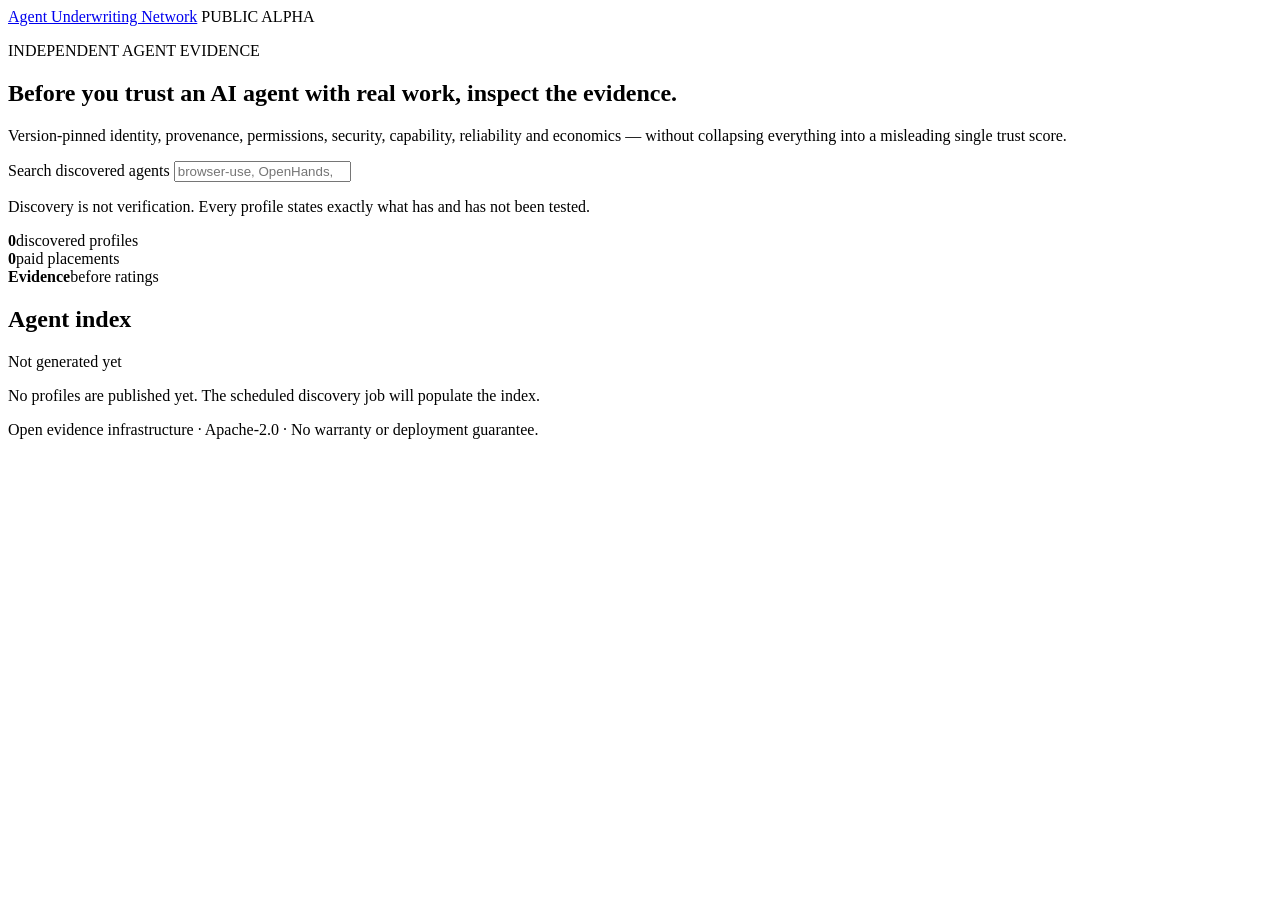
==== site/index.html @ 3e56460b "bootstrap: add site/index.html" ====
<!doctype html>
<html lang="en">
<head>
  <meta charset="utf-8">
  <meta name="viewport" content="width=device-width, initial-scale=1">
  <title>Agent Underwriting Network</title>
  <meta name="description" content="Independent, version-pinned evidence for AI agents.">
  <link rel="stylesheet" href="./styles.css">
</head>
<body>
  <header class="shell header">
    <a class="brand" href="./">Agent Underwriting Network</a>
    <span class="phase">PUBLIC ALPHA</span>
  </header>

  <main class="shell">
    <section class="hero">
      <p class="eyebrow">INDEPENDENT AGENT EVIDENCE</p>
      <h1>Before you trust an AI agent with real work, inspect the evidence.</h1>
      <p class="lede">Version-pinned identity, provenance, permissions, security, capability, reliability and economics — without collapsing everything into a misleading single trust score.</p>
      <label class="search-label" for="search">Search discovered agents</label>
      <input id="search" class="search" type="search" placeholder="browser-use, OpenHands, MCP..." autocomplete="off">
      <p class="notice">Discovery is not verification. Every profile states exactly what has and has not been tested.</p>
    </section>

    <section class="stats" aria-label="Index summary">
      <div><strong id="count">0</strong><span>discovered profiles</span></div>
      <div><strong>0</strong><span>paid placements</span></div>
      <div><strong>Evidence</strong><span>before ratings</span></div>
    </section>

    <section>
      <div class="section-title">
        <h2>Agent index</h2>
        <span id="updated">Not generated yet</span>
      </div>
      <div id="agents" class="grid"></div>
      <p id="empty" class="empty">No profiles are published yet. The scheduled discovery job will populate the index.</p>
    </section>
  </main>

  <footer class="shell footer">Open evidence infrastructure · Apache-2.0 · No warranty or deployment guarantee.</footer>
  <script src="./app.js" defer></script>
</body>
</html>
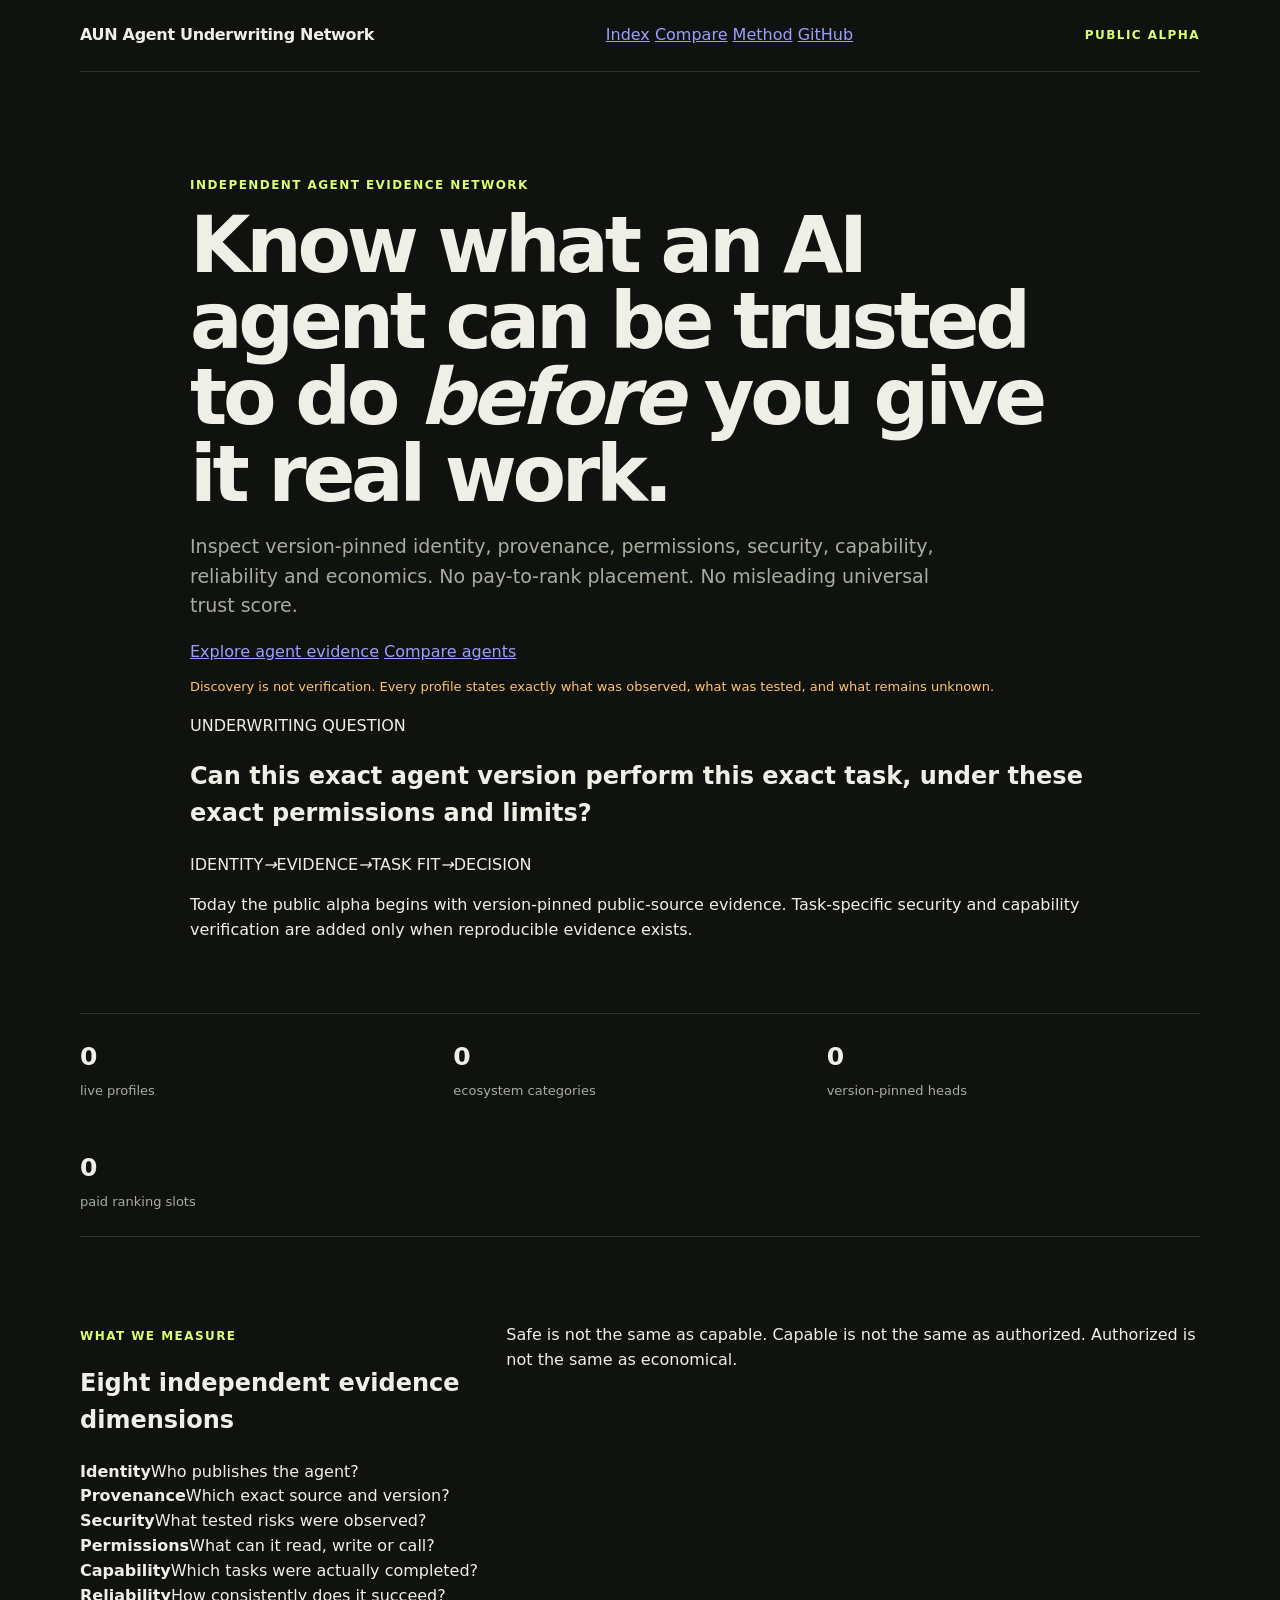
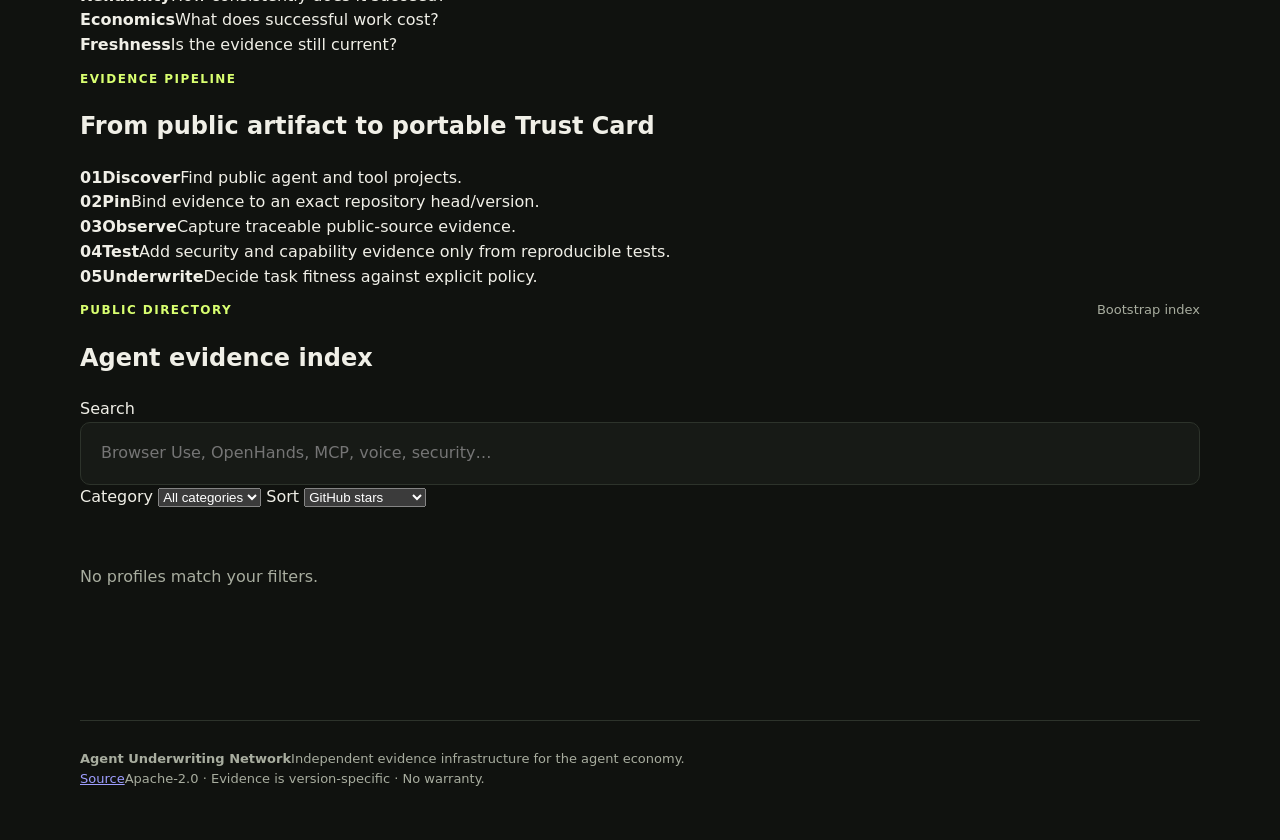
==== commit 5be39e39: "feat: strengthen public landing and evidence directory" ====
--- a/site/index.html
+++ b/site/index.html
@@ -3,43 +3,137 @@
 <head>
   <meta charset="utf-8">
   <meta name="viewport" content="width=device-width, initial-scale=1">
-  <title>Agent Underwriting Network</title>
-  <meta name="description" content="Independent, version-pinned evidence for AI agents.">
+  <title>Agent Underwriting Network — Evidence before trust</title>
+  <meta name="description" content="Independent, version-pinned evidence and task-fitness signals for AI agents, MCP tools and agent infrastructure.">
+  <meta name="robots" content="index,follow">
   <link rel="stylesheet" href="./styles.css">
 </head>
 <body>
   <header class="shell header">
-    <a class="brand" href="./">Agent Underwriting Network</a>
+    <a class="brand" href="./">AUN <span>Agent Underwriting Network</span></a>
+    <nav class="nav">
+      <a href="#index">Index</a>
+      <a href="./compare.html">Compare</a>
+      <a href="#method">Method</a>
+      <a href="https://github.com/2nedimucrs-by/agent-underwriting-network" target="_blank" rel="noreferrer">GitHub</a>
+    </nav>
     <span class="phase">PUBLIC ALPHA</span>
   </header>
 
-  <main class="shell">
-    <section class="hero">
-      <p class="eyebrow">INDEPENDENT AGENT EVIDENCE</p>
-      <h1>Before you trust an AI agent with real work, inspect the evidence.</h1>
-      <p class="lede">Version-pinned identity, provenance, permissions, security, capability, reliability and economics — without collapsing everything into a misleading single trust score.</p>
-      <label class="search-label" for="search">Search discovered agents</label>
-      <input id="search" class="search" type="search" placeholder="browser-use, OpenHands, MCP..." autocomplete="off">
-      <p class="notice">Discovery is not verification. Every profile states exactly what has and has not been tested.</p>
+  <main>
+    <section class="shell hero hero-strong">
+      <div class="hero-copy">
+        <p class="eyebrow">INDEPENDENT AGENT EVIDENCE NETWORK</p>
+        <h1>Know what an AI agent can be trusted to do <em>before</em> you give it real work.</h1>
+        <p class="lede">Inspect version-pinned identity, provenance, permissions, security, capability, reliability and economics. No pay-to-rank placement. No misleading universal trust score.</p>
+        <div class="hero-actions">
+          <a class="button" href="#index">Explore agent evidence</a>
+          <a class="button secondary" href="./compare.html">Compare agents</a>
+        </div>
+        <p class="notice">Discovery is not verification. Every profile states exactly what was observed, what was tested, and what remains unknown.</p>
+      </div>
+      <aside class="hero-proof">
+        <p class="panel-label">UNDERWRITING QUESTION</p>
+        <h2>Can this exact agent version perform this exact task, under these exact permissions and limits?</h2>
+        <div class="proof-flow">
+          <span>IDENTITY</span><i>→</i><span>EVIDENCE</span><i>→</i><span>TASK FIT</span><i>→</i><span>DECISION</span>
+        </div>
+        <p>Today the public alpha begins with version-pinned public-source evidence. Task-specific security and capability verification are added only when reproducible evidence exists.</p>
+      </aside>
     </section>
 
-    <section class="stats" aria-label="Index summary">
-      <div><strong id="count">0</strong><span>discovered profiles</span></div>
-      <div><strong>0</strong><span>paid placements</span></div>
-      <div><strong>Evidence</strong><span>before ratings</span></div>
+    <section class="shell stats stats-strong" aria-label="Index summary">
+      <div><strong id="count">0</strong><span>live profiles</span></div>
+      <div><strong id="category-count">0</strong><span>ecosystem categories</span></div>
+      <div><strong id="version-pinned">0</strong><span>version-pinned heads</span></div>
+      <div><strong>0</strong><span>paid ranking slots</span></div>
     </section>
 
-    <section>
+    <section class="shell section-block" id="method">
+      <div class="section-title wide-title">
+        <div>
+          <p class="eyebrow">WHAT WE MEASURE</p>
+          <h2>Eight independent evidence dimensions</h2>
+        </div>
+        <p>Safe is not the same as capable. Capable is not the same as authorized. Authorized is not the same as economical.</p>
+      </div>
+      <div class="dimension-explainer">
+        <article><strong>Identity</strong><span>Who publishes the agent?</span></article>
+        <article><strong>Provenance</strong><span>Which exact source and version?</span></article>
+        <article><strong>Security</strong><span>What tested risks were observed?</span></article>
+        <article><strong>Permissions</strong><span>What can it read, write or call?</span></article>
+        <article><strong>Capability</strong><span>Which tasks were actually completed?</span></article>
+        <article><strong>Reliability</strong><span>How consistently does it succeed?</span></article>
+        <article><strong>Economics</strong><span>What does successful work cost?</span></article>
+        <article><strong>Freshness</strong><span>Is the evidence still current?</span></article>
+      </div>
+    </section>
+
+    <section class="shell section-block process-block">
       <div class="section-title">
-        <h2>Agent index</h2>
-        <span id="updated">Not generated yet</span>
+        <div>
+          <p class="eyebrow">EVIDENCE PIPELINE</p>
+          <h2>From public artifact to portable Trust Card</h2>
+        </div>
       </div>
-      <div id="agents" class="grid"></div>
-      <p id="empty" class="empty">No profiles are published yet. The scheduled discovery job will populate the index.</p>
+      <div class="process">
+        <article><b>01</b><strong>Discover</strong><span>Find public agent and tool projects.</span></article>
+        <article><b>02</b><strong>Pin</strong><span>Bind evidence to an exact repository head/version.</span></article>
+        <article><b>03</b><strong>Observe</strong><span>Capture traceable public-source evidence.</span></article>
+        <article><b>04</b><strong>Test</strong><span>Add security and capability evidence only from reproducible tests.</span></article>
+        <article><b>05</b><strong>Underwrite</strong><span>Decide task fitness against explicit policy.</span></article>
+      </div>
+    </section>
+
+    <section class="shell section-block" id="index">
+      <div class="section-title directory-title">
+        <div>
+          <p class="eyebrow">PUBLIC DIRECTORY</p>
+          <h2>Agent evidence index</h2>
+        </div>
+        <span id="updated">Loading index…</span>
+      </div>
+
+      <div class="directory-toolbar">
+        <label>
+          <span>Search</span>
+          <input id="search" class="search" type="search" placeholder="Browser Use, OpenHands, MCP, voice, security…" autocomplete="off">
+        </label>
+        <label>
+          <span>Category</span>
+          <select id="category" class="select">
+            <option value="">All categories</option>
+          </select>
+        </label>
+        <label>
+          <span>Sort</span>
+          <select id="sort" class="select">
+            <option value="stars">GitHub stars</option>
+            <option value="name">Name</option>
+            <option value="fresh">Recently pushed</option>
+          </select>
+        </label>
+      </div>
+
+      <div id="agents" class="grid agent-grid"></div>
+      <p id="empty" class="empty">No profiles match your filters.</p>
+      <div id="failures" class="index-health" hidden></div>
     </section>
   </main>
 
-  <footer class="shell footer">Open evidence infrastructure · Apache-2.0 · No warranty or deployment guarantee.</footer>
+  <div id="compare-bar" class="compare-bar" hidden>
+    <div><strong id="compare-count">0</strong> selected <span>Choose up to 4 projects.</span></div>
+    <div>
+      <button id="clear-compare" class="text-button" type="button">Clear</button>
+      <button id="compare-now" class="button" type="button">Compare selected</button>
+    </div>
+  </div>
+
+  <footer class="shell footer">
+    <div><strong>Agent Underwriting Network</strong><span>Independent evidence infrastructure for the agent economy.</span></div>
+    <div><a href="https://github.com/2nedimucrs-by/agent-underwriting-network" target="_blank" rel="noreferrer">Source</a><span>Apache-2.0 · Evidence is version-specific · No warranty.</span></div>
+  </footer>
+
   <script src="./app.js" defer></script>
 </body>
 </html>
--- a/site/styles.css
+++ b/site/styles.css
@@ -0,0 +1,46 @@
+:root {
+  color-scheme: dark;
+  --bg: #10120f;
+  --panel: #171a16;
+  --line: #2d332b;
+  --text: #f0efe7;
+  --muted: #a8ad9f;
+  --accent: #d9ff70;
+  --warn: #ffc46b;
+}
+* { box-sizing: border-box; }
+body { margin: 0; background: var(--bg); color: var(--text); font: 16px/1.55 Inter, ui-sans-serif, system-ui, sans-serif; }
+.shell { width: min(1120px, calc(100% - 40px)); margin: 0 auto; }
+.header { min-height: 72px; display: flex; align-items: center; justify-content: space-between; border-bottom: 1px solid var(--line); }
+.brand { color: var(--text); text-decoration: none; font-weight: 750; letter-spacing: -0.02em; }
+.phase, .eyebrow { color: var(--accent); font-size: 12px; font-weight: 800; letter-spacing: .12em; }
+.hero { padding: 92px 0 54px; max-width: 900px; }
+h1 { margin: 10px 0 20px; font-size: clamp(42px, 7vw, 78px); line-height: .98; letter-spacing: -0.055em; }
+.lede { max-width: 760px; color: var(--muted); font-size: 19px; }
+.search-label { display: block; margin-top: 36px; margin-bottom: 8px; font-size: 13px; color: var(--muted); }
+.search { width: 100%; padding: 18px 20px; border: 1px solid var(--line); border-radius: 10px; background: var(--panel); color: var(--text); font: inherit; outline: none; }
+.search:focus { border-color: var(--accent); box-shadow: 0 0 0 3px rgba(217,255,112,.12); }
+.notice { color: var(--warn); font-size: 13px; }
+.stats { display: grid; grid-template-columns: repeat(3, 1fr); border-top: 1px solid var(--line); border-bottom: 1px solid var(--line); margin-bottom: 70px; }
+.stats div { padding: 24px 0; display: flex; flex-direction: column; gap: 4px; }
+.stats strong { font-size: 25px; }
+.stats span { color: var(--muted); font-size: 13px; }
+.section-title { display: flex; justify-content: space-between; align-items: baseline; gap: 20px; }
+.section-title span { color: var(--muted); font-size: 13px; }
+.grid { display: grid; grid-template-columns: repeat(2, 1fr); gap: 14px; }
+.card { display: block; text-decoration: none; color: inherit; padding: 22px; background: var(--panel); border: 1px solid var(--line); border-radius: 12px; transition: border-color .18s ease, transform .18s ease; }
+.card:hover { border-color: #55604f; transform: translateY(-1px); }
+.card-top { display: flex; justify-content: space-between; gap: 16px; }
+.repo { font-weight: 760; }
+.status { color: var(--warn); font-size: 11px; font-weight: 800; letter-spacing: .07em; }
+.desc { color: var(--muted); min-height: 48px; }
+.meta { display: flex; gap: 16px; flex-wrap: wrap; color: var(--muted); font-size: 12px; }
+.empty { color: var(--muted); padding: 40px 0; }
+.footer { margin-top: 90px; padding: 28px 0 50px; border-top: 1px solid var(--line); color: var(--muted); font-size: 13px; }
+@media (max-width: 720px) {
+  .grid { grid-template-columns: 1fr; }
+  .stats { grid-template-columns: 1fr; }
+  .stats div { border-bottom: 1px solid var(--line); }
+  .hero { padding-top: 64px; }
+}
+@media (prefers-reduced-motion: reduce) { * { transition: none !important; } }
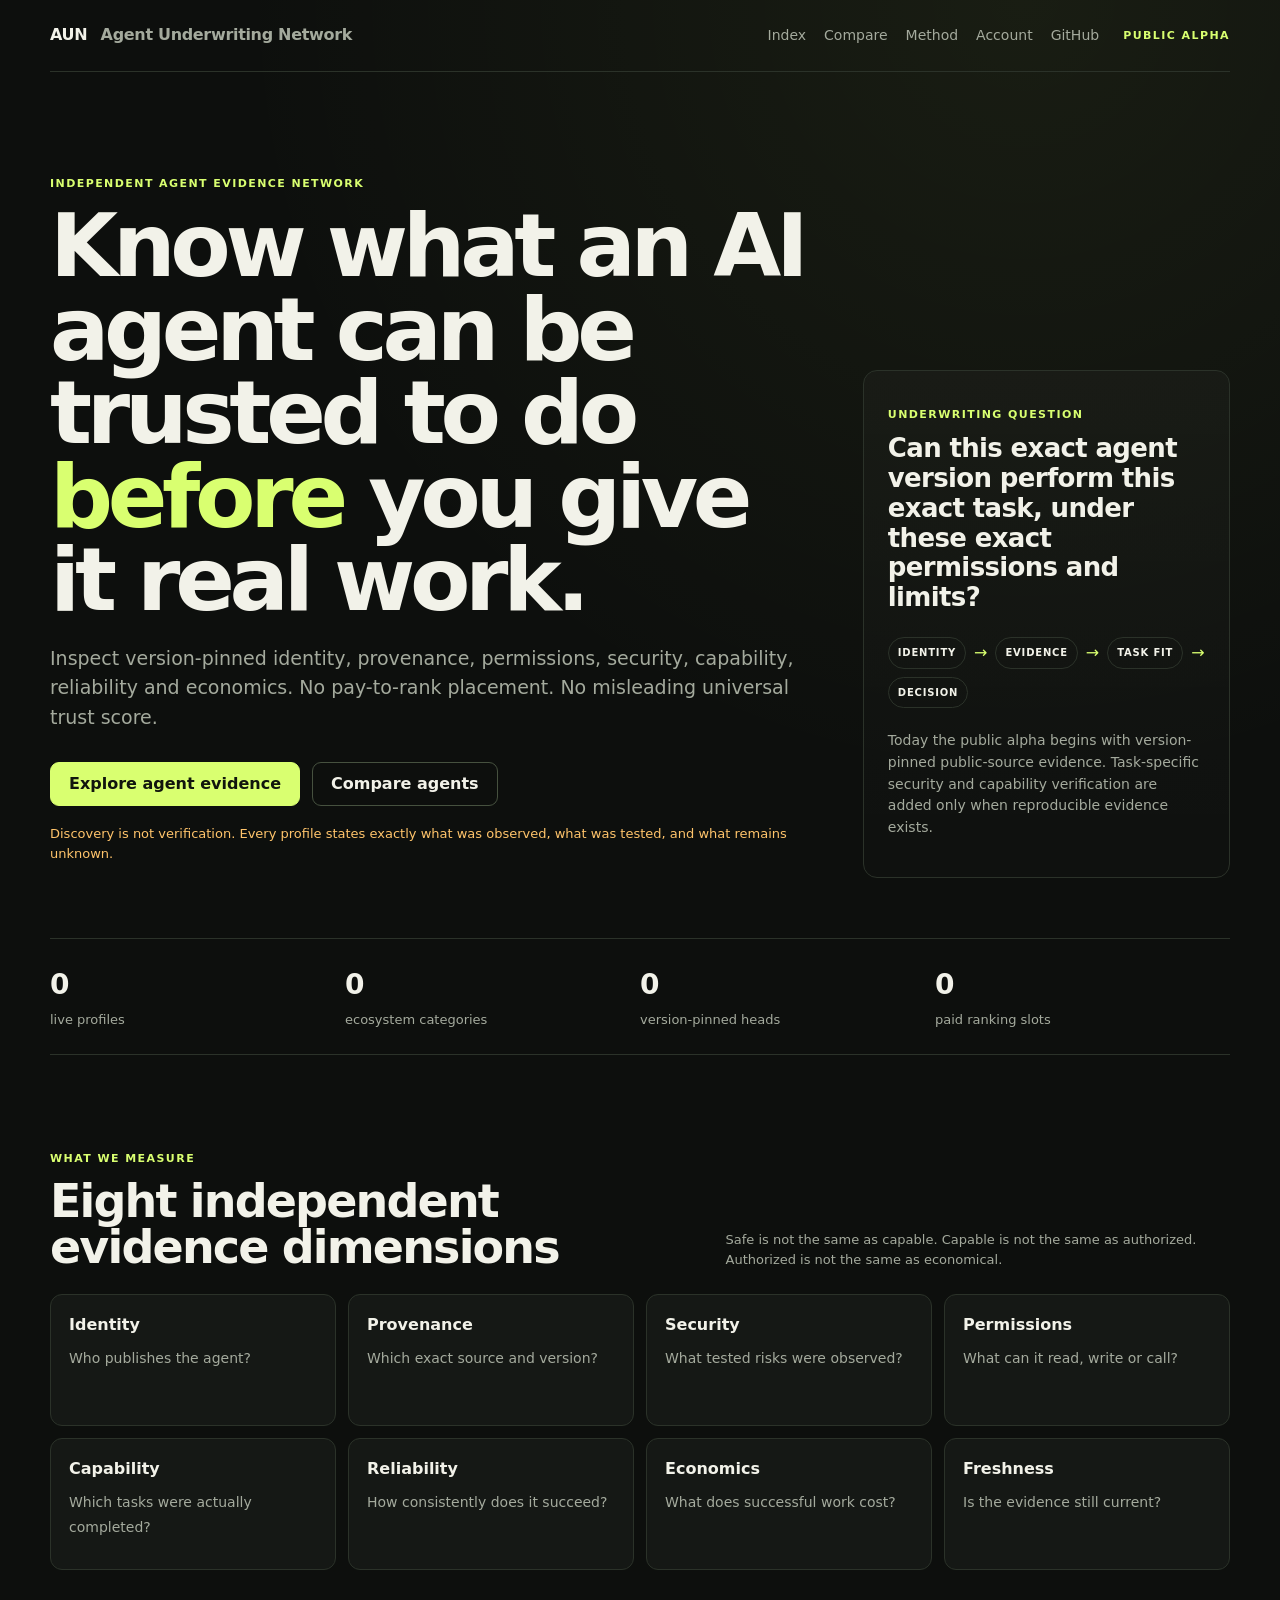
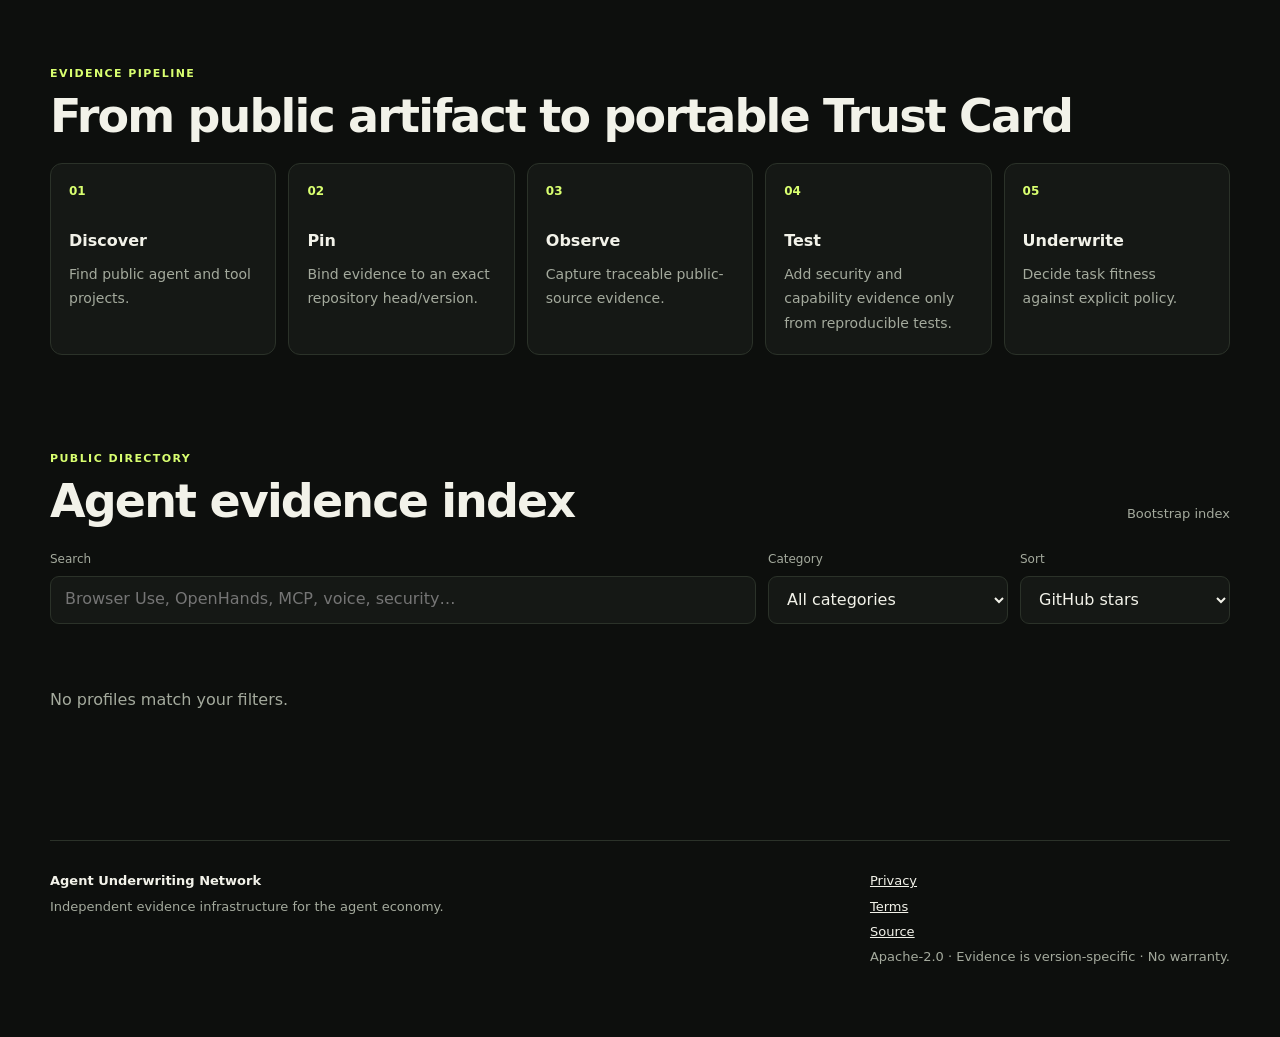
==== commit 76a2d983: "product: connect account privacy and analytics surfaces" ====
--- a/site/index.html
+++ b/site/index.html
@@ -7,6 +7,7 @@
   <meta name="description" content="Independent, version-pinned evidence and task-fitness signals for AI agents, MCP tools and agent infrastructure.">
   <meta name="robots" content="index,follow">
   <link rel="stylesheet" href="./styles.css">
+  <script src="./runtime-config.js"></script>
 </head>
 <body>
   <header class="shell header">
@@ -15,6 +16,7 @@
       <a href="#index">Index</a>
       <a href="./compare.html">Compare</a>
       <a href="#method">Method</a>
+      <a href="./account.html">Account</a>
       <a href="https://github.com/2nedimucrs-by/agent-underwriting-network" target="_blank" rel="noreferrer">GitHub</a>
     </nav>
     <span class="phase">PUBLIC ALPHA</span>
@@ -131,9 +133,10 @@
 
   <footer class="shell footer">
     <div><strong>Agent Underwriting Network</strong><span>Independent evidence infrastructure for the agent economy.</span></div>
-    <div><a href="https://github.com/2nedimucrs-by/agent-underwriting-network" target="_blank" rel="noreferrer">Source</a><span>Apache-2.0 · Evidence is version-specific · No warranty.</span></div>
+    <div><a href="./privacy.html">Privacy</a><a href="./terms.html">Terms</a><a href="https://github.com/2nedimucrs-by/agent-underwriting-network" target="_blank" rel="noreferrer">Source</a><span>Apache-2.0 · Evidence is version-specific · No warranty.</span></div>
   </footer>
 
+  <script src="./analytics.js"></script>
   <script src="./app.js" defer></script>
 </body>
 </html>
--- a/site/styles.css
+++ b/site/styles.css
@@ -1,46 +1,771 @@
 :root {
   color-scheme: dark;
-  --bg: #10120f;
-  --panel: #171a16;
-  --line: #2d332b;
-  --text: #f0efe7;
-  --muted: #a8ad9f;
+  --bg: #0d0f0d;
+  --panel: #151815;
+  --panel-2: #1b1f1a;
+  --line: #2b3229;
+  --line-strong: #46513f;
+  --text: #f2f2e9;
+  --muted: #a4aa9d;
   --accent: #d9ff70;
+  --accent-2: #b9e653;
   --warn: #ffc46b;
-}
+  --danger: #ff8f8f;
+  --blue: #9ecbff;
+}
+
 * { box-sizing: border-box; }
-body { margin: 0; background: var(--bg); color: var(--text); font: 16px/1.55 Inter, ui-sans-serif, system-ui, sans-serif; }
-.shell { width: min(1120px, calc(100% - 40px)); margin: 0 auto; }
-.header { min-height: 72px; display: flex; align-items: center; justify-content: space-between; border-bottom: 1px solid var(--line); }
-.brand { color: var(--text); text-decoration: none; font-weight: 750; letter-spacing: -0.02em; }
-.phase, .eyebrow { color: var(--accent); font-size: 12px; font-weight: 800; letter-spacing: .12em; }
-.hero { padding: 92px 0 54px; max-width: 900px; }
-h1 { margin: 10px 0 20px; font-size: clamp(42px, 7vw, 78px); line-height: .98; letter-spacing: -0.055em; }
-.lede { max-width: 760px; color: var(--muted); font-size: 19px; }
-.search-label { display: block; margin-top: 36px; margin-bottom: 8px; font-size: 13px; color: var(--muted); }
-.search { width: 100%; padding: 18px 20px; border: 1px solid var(--line); border-radius: 10px; background: var(--panel); color: var(--text); font: inherit; outline: none; }
-.search:focus { border-color: var(--accent); box-shadow: 0 0 0 3px rgba(217,255,112,.12); }
-.notice { color: var(--warn); font-size: 13px; }
-.stats { display: grid; grid-template-columns: repeat(3, 1fr); border-top: 1px solid var(--line); border-bottom: 1px solid var(--line); margin-bottom: 70px; }
-.stats div { padding: 24px 0; display: flex; flex-direction: column; gap: 4px; }
-.stats strong { font-size: 25px; }
+
+html { scroll-behavior: smooth; }
+
+body {
+  margin: 0;
+  background:
+    radial-gradient(circle at 80% 0%, rgba(217,255,112,.06), transparent 28%),
+    var(--bg);
+  color: var(--text);
+  font: 16px/1.55 Inter, ui-sans-serif, system-ui, -apple-system, BlinkMacSystemFont, "Segoe UI", sans-serif;
+}
+
+a { color: inherit; }
+button, input, select { font: inherit; }
+
+.shell {
+  width: min(1180px, calc(100% - 40px));
+  margin: 0 auto;
+}
+
+.header {
+  min-height: 72px;
+  display: grid;
+  grid-template-columns: 1fr auto auto;
+  align-items: center;
+  gap: 24px;
+  border-bottom: 1px solid var(--line);
+}
+
+.brand {
+  color: var(--text);
+  text-decoration: none;
+  font-weight: 850;
+  letter-spacing: -.02em;
+}
+
+.brand span {
+  margin-left: 8px;
+  color: var(--muted);
+  font-weight: 600;
+}
+
+.nav {
+  display: flex;
+  gap: 18px;
+  font-size: 14px;
+}
+
+.nav a {
+  color: var(--muted);
+  text-decoration: none;
+}
+
+.nav a:hover { color: var(--text); }
+
+.phase, .eyebrow, .panel-label {
+  color: var(--accent);
+  font-size: 11px;
+  font-weight: 850;
+  letter-spacing: .13em;
+  text-transform: uppercase;
+}
+
+.hero {
+  padding: 92px 0 60px;
+}
+
+.hero-strong {
+  display: grid;
+  grid-template-columns: minmax(0, 1.55fr) minmax(320px, .75fr);
+  gap: 54px;
+  align-items: end;
+}
+
+.hero-copy h1 {
+  margin: 12px 0 22px;
+  max-width: 900px;
+  font-size: clamp(48px, 7vw, 88px);
+  line-height: .95;
+  letter-spacing: -.06em;
+}
+
+.hero-copy h1 em {
+  color: var(--accent);
+  font-style: normal;
+}
+
+.lede {
+  max-width: 820px;
+  color: var(--muted);
+  font-size: 19px;
+}
+
+.hero-actions,
+.profile-actions {
+  display: flex;
+  gap: 12px;
+  flex-wrap: wrap;
+  margin: 30px 0 18px;
+}
+
+.button {
+  display: inline-flex;
+  align-items: center;
+  justify-content: center;
+  min-height: 44px;
+  padding: 0 18px;
+  border: 1px solid var(--accent);
+  border-radius: 9px;
+  background: var(--accent);
+  color: #11150d;
+  text-decoration: none;
+  font-weight: 800;
+  cursor: pointer;
+}
+
+.button:hover { background: var(--accent-2); }
+.button:disabled { opacity: .45; cursor: not-allowed; }
+
+.button.secondary {
+  background: transparent;
+  color: var(--text);
+  border-color: var(--line-strong);
+}
+
+.hero-proof,
+.panel {
+  padding: 24px;
+  border: 1px solid var(--line);
+  border-radius: 14px;
+  background: linear-gradient(180deg, rgba(255,255,255,.025), rgba(255,255,255,.008));
+}
+
+.hero-proof h2 {
+  margin: 10px 0 24px;
+  font-size: 26px;
+  line-height: 1.15;
+  letter-spacing: -.025em;
+}
+
+.hero-proof p:last-child {
+  color: var(--muted);
+  font-size: 14px;
+}
+
+.proof-flow {
+  display: flex;
+  align-items: center;
+  flex-wrap: wrap;
+  gap: 8px;
+  margin: 22px 0;
+}
+
+.proof-flow span {
+  padding: 7px 9px;
+  border: 1px solid var(--line);
+  border-radius: 999px;
+  color: var(--text);
+  font-size: 10px;
+  font-weight: 800;
+  letter-spacing: .08em;
+}
+
+.proof-flow i {
+  color: var(--accent);
+  font-style: normal;
+}
+
+.notice {
+  color: var(--warn);
+  font-size: 13px;
+}
+
+.stats {
+  display: grid;
+  border-top: 1px solid var(--line);
+  border-bottom: 1px solid var(--line);
+}
+
+.stats-strong {
+  grid-template-columns: repeat(4, 1fr);
+}
+
+.stats div {
+  padding: 24px 0;
+  display: flex;
+  flex-direction: column;
+  gap: 4px;
+}
+
+.stats strong { font-size: 28px; }
 .stats span { color: var(--muted); font-size: 13px; }
-.section-title { display: flex; justify-content: space-between; align-items: baseline; gap: 20px; }
-.section-title span { color: var(--muted); font-size: 13px; }
-.grid { display: grid; grid-template-columns: repeat(2, 1fr); gap: 14px; }
-.card { display: block; text-decoration: none; color: inherit; padding: 22px; background: var(--panel); border: 1px solid var(--line); border-radius: 12px; transition: border-color .18s ease, transform .18s ease; }
-.card:hover { border-color: #55604f; transform: translateY(-1px); }
-.card-top { display: flex; justify-content: space-between; gap: 16px; }
-.repo { font-weight: 760; }
-.status { color: var(--warn); font-size: 11px; font-weight: 800; letter-spacing: .07em; }
-.desc { color: var(--muted); min-height: 48px; }
-.meta { display: flex; gap: 16px; flex-wrap: wrap; color: var(--muted); font-size: 12px; }
-.empty { color: var(--muted); padding: 40px 0; }
-.footer { margin-top: 90px; padding: 28px 0 50px; border-top: 1px solid var(--line); color: var(--muted); font-size: 13px; }
-@media (max-width: 720px) {
-  .grid { grid-template-columns: 1fr; }
-  .stats { grid-template-columns: 1fr; }
-  .stats div { border-bottom: 1px solid var(--line); }
+
+.section-block {
+  padding: 84px 0 0;
+}
+
+.section-title {
+  display: flex;
+  justify-content: space-between;
+  align-items: end;
+  gap: 24px;
+  margin-bottom: 24px;
+}
+
+.section-title h2 {
+  margin: 5px 0 0;
+  font-size: clamp(30px, 4vw, 46px);
+  letter-spacing: -.04em;
+  line-height: 1;
+}
+
+.section-title > span,
+.section-title > p {
+  color: var(--muted);
+  font-size: 13px;
+}
+
+.wide-title > p {
+  max-width: 520px;
+  margin: 0;
+}
+
+.dimension-explainer {
+  display: grid;
+  grid-template-columns: repeat(4, 1fr);
+  gap: 12px;
+}
+
+.dimension-explainer article,
+.process article {
+  min-height: 132px;
+  padding: 18px;
+  border: 1px solid var(--line);
+  border-radius: 12px;
+  background: var(--panel);
+}
+
+.dimension-explainer strong,
+.process strong {
+  display: block;
+  margin-bottom: 8px;
+}
+
+.dimension-explainer span,
+.process span {
+  color: var(--muted);
+  font-size: 14px;
+}
+
+.process {
+  display: grid;
+  grid-template-columns: repeat(5, 1fr);
+  gap: 12px;
+}
+
+.process b {
+  display: block;
+  margin-bottom: 28px;
+  color: var(--accent);
+  font-size: 12px;
+}
+
+.directory-toolbar {
+  display: grid;
+  grid-template-columns: 1fr 240px 210px;
+  gap: 12px;
+  margin: 26px 0 20px;
+}
+
+.directory-toolbar label > span {
+  display: block;
+  margin-bottom: 7px;
+  color: var(--muted);
+  font-size: 12px;
+}
+
+.search, .select {
+  width: 100%;
+  min-height: 48px;
+  padding: 0 14px;
+  border: 1px solid var(--line);
+  border-radius: 9px;
+  background: var(--panel);
+  color: var(--text);
+  outline: none;
+}
+
+.search:focus, .select:focus {
+  border-color: var(--accent);
+  box-shadow: 0 0 0 3px rgba(217,255,112,.11);
+}
+
+.grid {
+  display: grid;
+  gap: 14px;
+}
+
+.agent-grid {
+  grid-template-columns: repeat(2, 1fr);
+}
+
+.agent-card {
+  padding: 20px;
+  border: 1px solid var(--line);
+  border-radius: 13px;
+  background: var(--panel);
+  transition: border-color .18s ease, transform .18s ease;
+}
+
+.agent-card:hover {
+  border-color: var(--line-strong);
+  transform: translateY(-1px);
+}
+
+.card-top,
+.card-footer,
+.signal-row,
+.evidence-strip {
+  display: flex;
+  align-items: center;
+  flex-wrap: wrap;
+  gap: 10px;
+}
+
+.card-top {
+  justify-content: space-between;
+}
+
+.category-pill {
+  padding: 5px 8px;
+  border-radius: 999px;
+  background: rgba(217,255,112,.08);
+  color: var(--accent);
+  font-size: 10px;
+  font-weight: 850;
+  letter-spacing: .06em;
+  text-transform: uppercase;
+}
+
+.compare-check {
+  display: flex;
+  align-items: center;
+  gap: 6px;
+  color: var(--muted);
+  font-size: 12px;
+  cursor: pointer;
+}
+
+.compare-check input { accent-color: var(--accent); }
+
+.agent-link {
+  display: block;
+  color: inherit;
+  text-decoration: none;
+}
+
+.agent-link h3 {
+  margin: 16px 0 8px;
+  font-size: 21px;
+  letter-spacing: -.025em;
+}
+
+.agent-link p {
+  min-height: 48px;
+  margin: 0 0 16px;
+  color: var(--muted);
+}
+
+.signal-row {
+  color: var(--muted);
+  font-size: 12px;
+}
+
+.evidence-strip {
+  margin: 15px 0;
+}
+
+.evidence-state {
+  padding: 5px 7px;
+  border-radius: 6px;
+  font-size: 10px;
+  font-weight: 750;
+}
+
+.evidence-state.partial {
+  background: rgba(255,196,107,.10);
+  color: var(--warn);
+}
+
+.evidence-state.neutral {
+  background: rgba(255,255,255,.05);
+  color: var(--muted);
+}
+
+.card-footer {
+  justify-content: space-between;
+  border-top: 1px solid var(--line);
+  padding-top: 14px;
+  color: var(--muted);
+  font-size: 12px;
+}
+
+.card-footer a {
+  color: var(--text);
+  text-decoration: none;
+  font-weight: 700;
+}
+
+.card-footer code {
+  color: var(--blue);
+}
+
+.empty,
+.index-health {
+  color: var(--muted);
+  padding: 28px 0;
+}
+
+.index-health {
+  color: var(--warn);
+  font-size: 13px;
+}
+
+.compare-bar {
+  position: fixed;
+  left: 50%;
+  bottom: 20px;
+  z-index: 20;
+  width: min(780px, calc(100% - 32px));
+  transform: translateX(-50%);
+  display: flex;
+  align-items: center;
+  justify-content: space-between;
+  gap: 18px;
+  padding: 13px 16px;
+  border: 1px solid var(--line-strong);
+  border-radius: 13px;
+  background: rgba(19,22,18,.96);
+  box-shadow: 0 18px 60px rgba(0,0,0,.35);
+  backdrop-filter: blur(14px);
+}
+
+.compare-bar[hidden] { display: none; }
+
+.compare-bar span {
+  margin-left: 6px;
+  color: var(--muted);
+  font-size: 12px;
+}
+
+.text-button {
+  margin-right: 8px;
+  border: 0;
+  background: transparent;
+  color: var(--muted);
+  cursor: pointer;
+}
+
+.profile-main { padding-top: 42px; }
+
+.breadcrumbs {
+  display: flex;
+  gap: 8px;
+  color: var(--muted);
+  font-size: 13px;
+}
+
+.breadcrumbs a { color: var(--muted); }
+
+.profile-hero {
+  display: grid;
+  grid-template-columns: 1fr auto;
+  gap: 36px;
+  padding: 52px 0 24px;
+  align-items: end;
+}
+
+.profile-title {
+  margin: 10px 0 16px;
+  font-size: clamp(42px, 6vw, 72px);
+  line-height: .98;
+  letter-spacing: -.055em;
+}
+
+.profile-status {
+  min-width: 250px;
+  display: flex;
+  flex-direction: column;
+  gap: 9px;
+  align-items: flex-start;
+}
+
+.profile-status strong {
+  color: var(--warn);
+  font-size: 12px;
+}
+
+.profile-status span {
+  color: var(--muted);
+  font-size: 12px;
+}
+
+.trust-grid {
+  display: grid;
+  grid-template-columns: repeat(3, 1fr);
+  gap: 12px;
+}
+
+.panel {
+  display: flex;
+  flex-direction: column;
+  gap: 9px;
+}
+
+.panel span,
+.panel p {
+  color: var(--muted);
+  font-size: 13px;
+}
+
+.panel a {
+  color: var(--text);
+  word-break: break-word;
+}
+
+.commit {
+  display: block;
+  overflow-wrap: anywhere;
+  color: var(--blue);
+}
+
+.dimension-grid {
+  display: grid;
+  grid-template-columns: repeat(4, 1fr);
+  gap: 10px;
+}
+
+.dimension {
+  display: flex;
+  flex-direction: column;
+  gap: 8px;
+  min-height: 95px;
+  padding: 16px;
+  border: 1px solid var(--line);
+  border-radius: 10px;
+  background: var(--panel);
+}
+
+.dimension span {
+  color: var(--muted);
+  font-size: 12px;
+}
+
+.dim-state {
+  color: var(--warn);
+  font-size: 12px;
+}
+
+.evidence-list {
+  display: grid;
+  gap: 10px;
+  padding: 0;
+  list-style: none;
+}
+
+.evidence-list li {
+  display: grid;
+  grid-template-columns: 120px 1fr auto;
+  gap: 18px;
+  align-items: start;
+  padding: 16px;
+  border: 1px solid var(--line);
+  border-radius: 10px;
+  background: var(--panel);
+}
+
+.evidence-list li span {
+  color: var(--muted);
+}
+
+.evidence-list code {
+  color: var(--blue);
+  font-size: 11px;
+}
+
+.split {
+  display: grid;
+  grid-template-columns: 1fr 1fr;
+  gap: 12px;
+}
+
+.snippet {
+  max-width: 100%;
+  overflow-x: auto;
+  padding: 12px;
+  border-radius: 8px;
+  background: #0a0c0a;
+  color: var(--muted);
+  font-size: 11px;
+  white-space: pre-wrap;
+  overflow-wrap: anywhere;
+}
+
+.compare-page {
+  padding-top: 52px;
+}
+
+.compare-picker {
+  display: grid;
+  grid-template-columns: 1fr auto;
+  gap: 12px;
+  margin: 28px 0 22px;
+}
+
+.compare-table-wrap {
+  overflow-x: auto;
+  border: 1px solid var(--line);
+  border-radius: 12px;
+}
+
+.compare-table {
+  width: 100%;
+  min-width: 820px;
+  border-collapse: collapse;
+  background: var(--panel);
+}
+
+.compare-table th,
+.compare-table td {
+  padding: 14px 16px;
+  border-bottom: 1px solid var(--line);
+  border-right: 1px solid var(--line);
+  vertical-align: top;
+  text-align: left;
+}
+
+.compare-table th {
+  background: var(--panel-2);
+  font-size: 13px;
+}
+
+.compare-table td:first-child,
+.compare-table th:first-child {
+  position: sticky;
+  left: 0;
+  z-index: 1;
+  background: var(--panel-2);
+  width: 170px;
+  color: var(--muted);
+}
+
+.compare-table code {
+  color: var(--blue);
+  font-size: 11px;
+}
+
+.footer {
+  margin-top: 100px;
+  padding: 30px 0 70px;
+  border-top: 1px solid var(--line);
+  display: flex;
+  justify-content: space-between;
+  gap: 30px;
+  color: var(--muted);
+  font-size: 13px;
+}
+
+.footer div {
+  display: flex;
+  flex-direction: column;
+  gap: 5px;
+}
+
+.footer strong,
+.footer a { color: var(--text); }
+
+@media (max-width: 900px) {
+  .header {
+    grid-template-columns: 1fr auto;
+  }
+
+  .nav { display: none; }
+
+  .hero-strong,
+  .profile-hero {
+    grid-template-columns: 1fr;
+  }
+
+  .stats-strong {
+    grid-template-columns: repeat(2, 1fr);
+  }
+
+  .dimension-explainer,
+  .dimension-grid {
+    grid-template-columns: repeat(2, 1fr);
+  }
+
+  .process {
+    grid-template-columns: repeat(2, 1fr);
+  }
+
+  .directory-toolbar {
+    grid-template-columns: 1fr 1fr;
+  }
+
+  .directory-toolbar label:first-child {
+    grid-column: 1 / -1;
+  }
+
+  .agent-grid,
+  .trust-grid,
+  .split {
+    grid-template-columns: 1fr;
+  }
+}
+
+@media (max-width: 620px) {
+  .shell { width: min(100% - 24px, 1180px); }
+  .brand span { display: none; }
+  .phase { font-size: 9px; }
   .hero { padding-top: 64px; }
-}
-@media (prefers-reduced-motion: reduce) { * { transition: none !important; } }
+  .hero-copy h1 { font-size: clamp(42px, 14vw, 66px); }
+
+  .stats-strong,
+  .dimension-explainer,
+  .dimension-grid,
+  .process,
+  .directory-toolbar {
+    grid-template-columns: 1fr;
+  }
+
+  .directory-toolbar label:first-child { grid-column: auto; }
+
+  .section-title,
+  .footer,
+  .compare-bar {
+    align-items: flex-start;
+    flex-direction: column;
+  }
+
+  .evidence-list li {
+    grid-template-columns: 1fr;
+    gap: 7px;
+  }
+
+  .compare-bar {
+    bottom: 10px;
+  }
+}
+
+@media (prefers-reduced-motion: reduce) {
+  * { scroll-behavior: auto !important; transition: none !important; }
+}
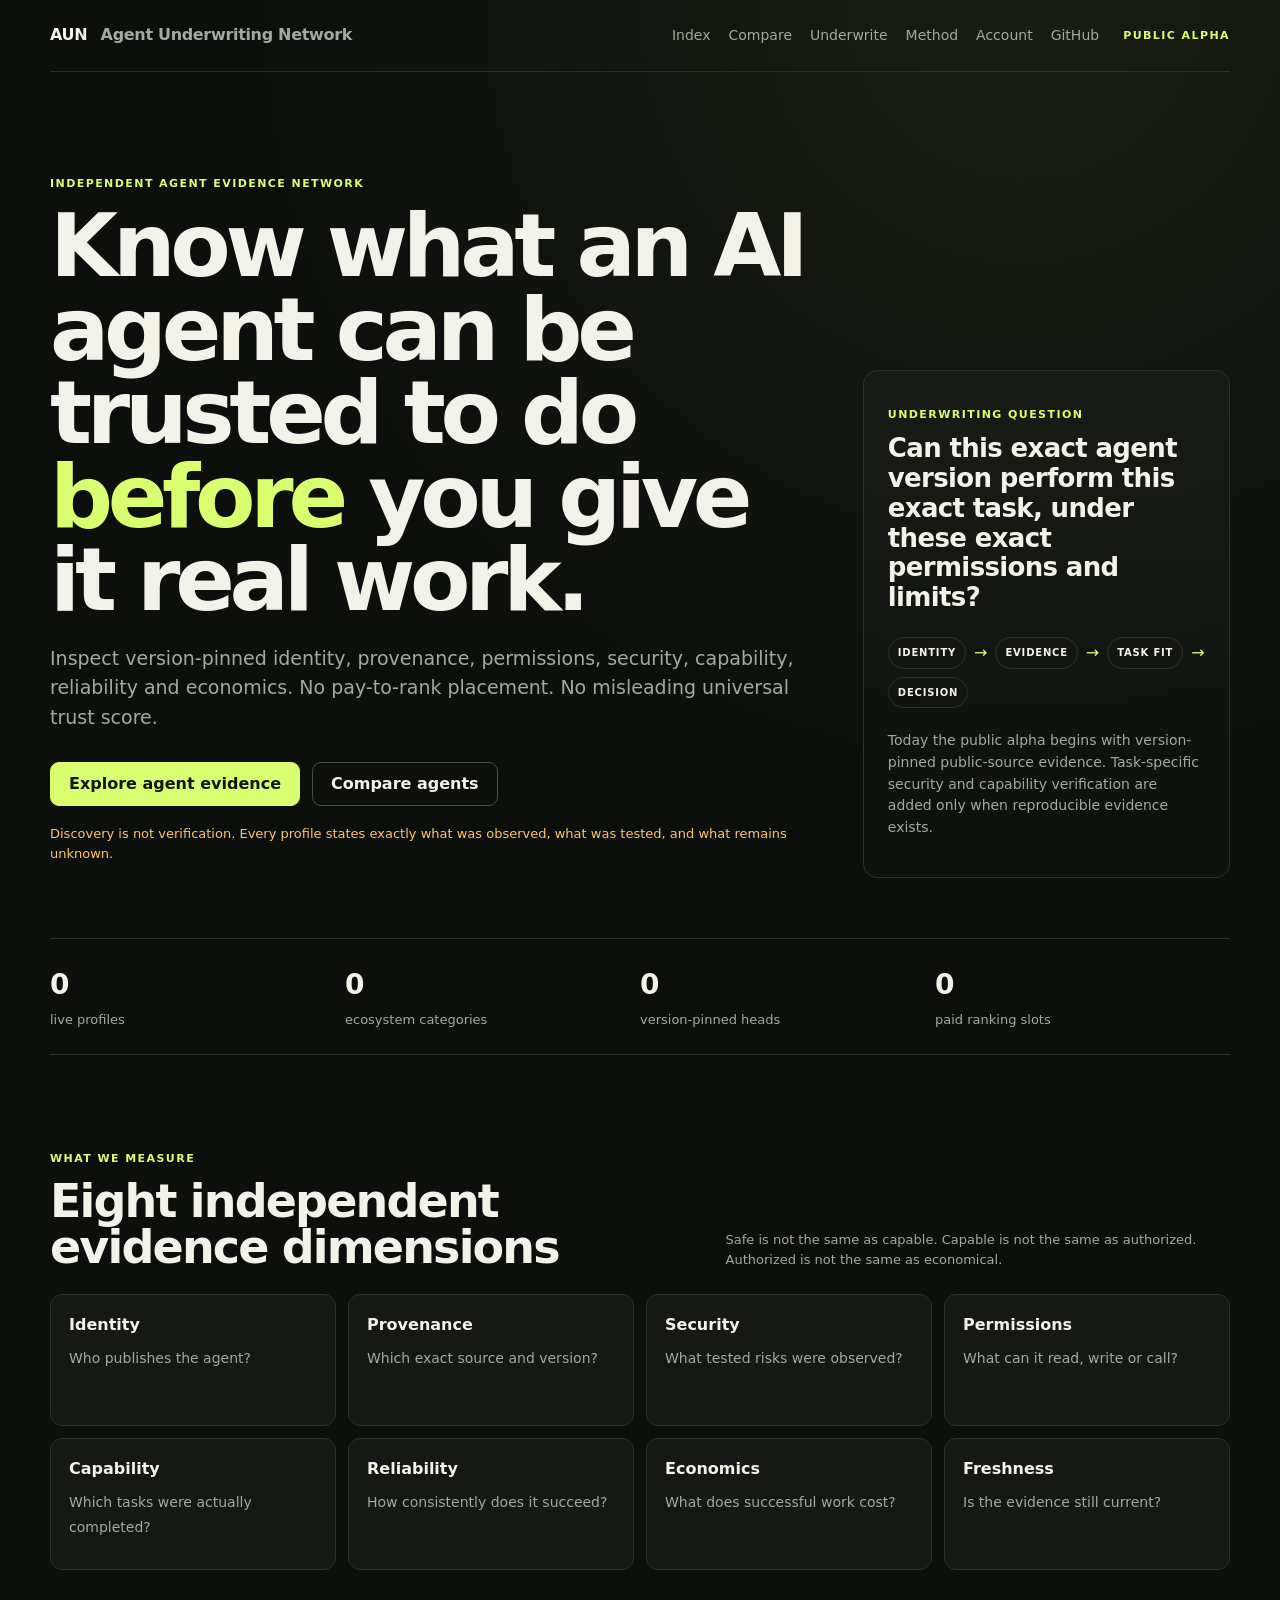
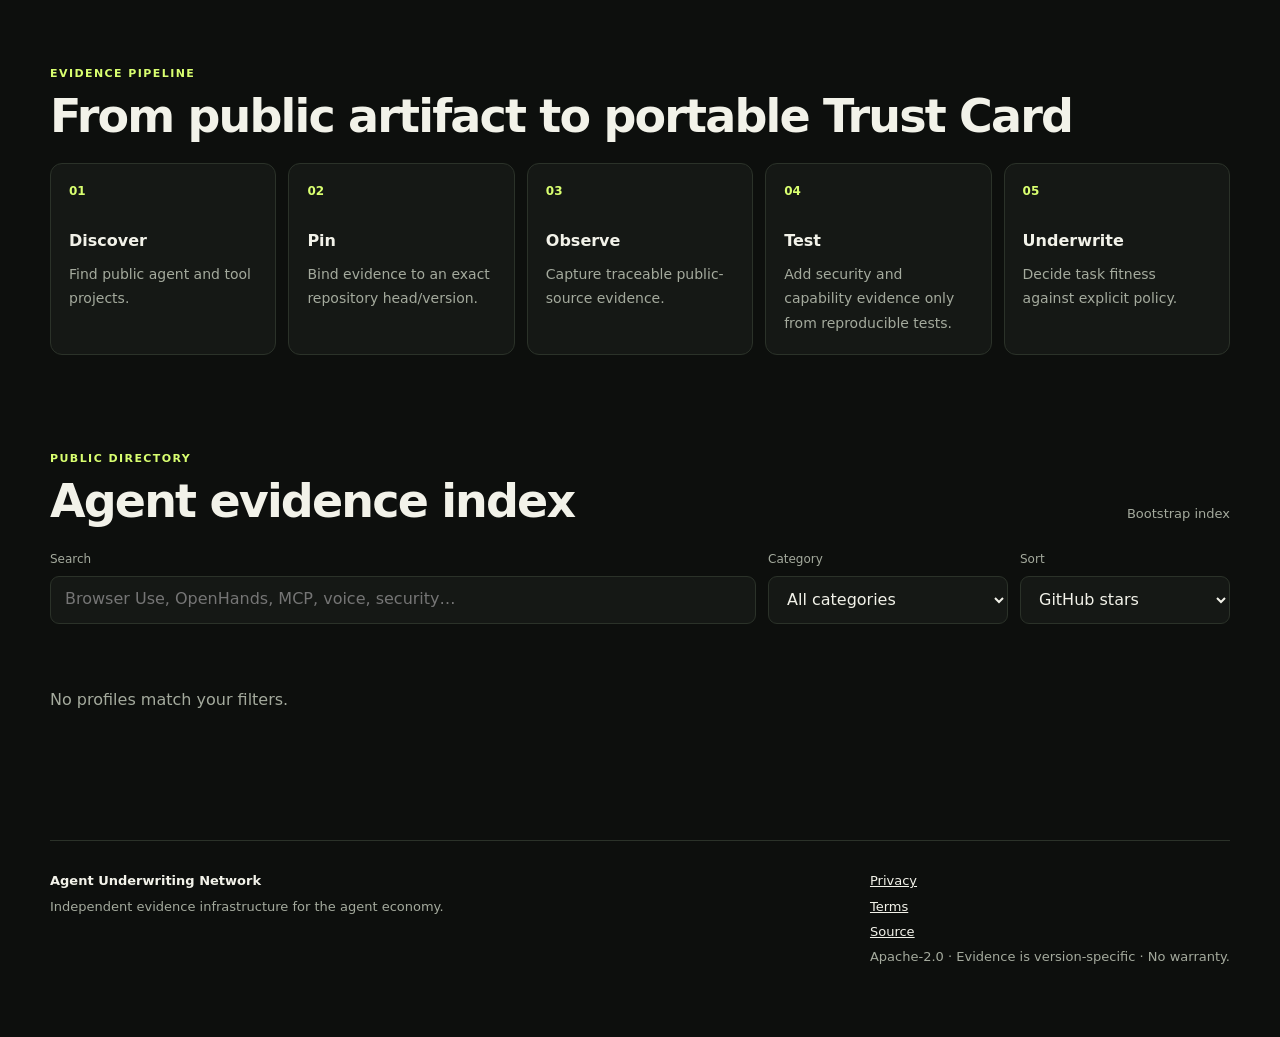
==== commit 9c643713: "product: link task underwriting simulator" ====
--- a/site/index.html
+++ b/site/index.html
@@ -15,6 +15,7 @@
     <nav class="nav">
       <a href="#index">Index</a>
       <a href="./compare.html">Compare</a>
+      <a href="./underwrite.html">Underwrite</a>
       <a href="#method">Method</a>
       <a href="./account.html">Account</a>
       <a href="https://github.com/2nedimucrs-by/agent-underwriting-network" target="_blank" rel="noreferrer">GitHub</a>
--- a/site/styles.css
+++ b/site/styles.css
@@ -1,3 +1,5 @@
+[hidden] { display: none !important; }
+
 :root {
   color-scheme: dark;
   --bg: #0d0f0d;
@@ -769,3 +771,230 @@
 @media (prefers-reduced-motion: reduce) {
   * { scroll-behavior: auto !important; transition: none !important; }
 }
+
+
+/* Account, analytics, admin and policy surfaces */
+.account-main,
+.admin-main,
+.policy-page {
+  padding-top: 52px;
+}
+
+.account-intro {
+  max-width: 850px;
+  margin-bottom: 34px;
+}
+
+.account-grid,
+.metric-grid {
+  display: grid;
+  grid-template-columns: repeat(2, 1fr);
+  gap: 14px;
+}
+
+.metric-grid {
+  grid-template-columns: repeat(4, 1fr);
+  margin-top: 30px;
+}
+
+.metric-grid article {
+  display: flex;
+  flex-direction: column;
+  min-height: 118px;
+  justify-content: center;
+  gap: 5px;
+  padding: 18px;
+  border: 1px solid var(--line);
+  border-radius: 12px;
+  background: var(--panel);
+}
+
+.metric-grid strong {
+  font-size: 30px;
+}
+
+.metric-grid span {
+  color: var(--muted);
+  font-size: 12px;
+}
+
+.callout {
+  margin: 20px 0;
+  border-color: var(--line-strong);
+}
+
+.field-label {
+  display: block;
+  margin: 6px 0;
+  color: var(--muted);
+  font-size: 12px;
+}
+
+#magic-form {
+  display: grid;
+  gap: 10px;
+}
+
+.form-status {
+  min-height: 20px;
+  color: var(--warn) !important;
+}
+
+.inline-actions {
+  display: flex;
+  flex-wrap: wrap;
+  gap: 10px;
+}
+
+.danger-link {
+  color: var(--danger);
+  padding: 0;
+  text-align: left;
+}
+
+.admin-list {
+  display: grid;
+  gap: 8px;
+}
+
+.admin-list > div {
+  display: grid;
+  grid-template-columns: 40px 1fr auto;
+  gap: 12px;
+  padding: 12px 14px;
+  border: 1px solid var(--line);
+  border-radius: 9px;
+  background: var(--panel);
+}
+
+.admin-list > div b {
+  color: var(--accent);
+}
+
+.policy-copy {
+  max-width: 820px;
+  margin-top: 44px;
+}
+
+.policy-copy h2 {
+  margin-top: 38px;
+  font-size: 24px;
+  letter-spacing: -.025em;
+}
+
+.policy-copy p {
+  color: var(--muted);
+}
+
+.policy-date {
+  margin-top: 48px;
+  padding-top: 20px;
+  border-top: 1px solid var(--line);
+  font-size: 13px;
+}
+
+.consent-banner {
+  position: fixed;
+  left: 50%;
+  bottom: 18px;
+  z-index: 50;
+  width: min(760px, calc(100% - 28px));
+  transform: translateX(-50%);
+  display: flex;
+  justify-content: space-between;
+  align-items: center;
+  gap: 18px;
+  padding: 16px;
+  border: 1px solid var(--line-strong);
+  border-radius: 13px;
+  background: rgba(18,21,17,.98);
+  box-shadow: 0 20px 60px rgba(0,0,0,.4);
+}
+
+.consent-banner > div:first-child {
+  display: flex;
+  flex-direction: column;
+  gap: 4px;
+}
+
+.consent-banner span {
+  color: var(--muted);
+  font-size: 12px;
+}
+
+.consent-banner > div:last-child {
+  display: flex;
+  align-items: center;
+  gap: 8px;
+}
+
+@media (max-width: 900px) {
+  .metric-grid {
+    grid-template-columns: repeat(2, 1fr);
+  }
+}
+
+@media (max-width: 620px) {
+  .account-grid,
+  .metric-grid {
+    grid-template-columns: 1fr;
+  }
+
+  .consent-banner {
+    align-items: flex-start;
+    flex-direction: column;
+  }
+}
+
+.workspace-list {
+  display: grid;
+  gap: 8px;
+}
+
+.workspace-row {
+  display: grid;
+  grid-template-columns: 1fr auto;
+  gap: 12px;
+  align-items: center;
+  padding: 11px 0;
+  border-bottom: 1px solid var(--line);
+}
+
+.workspace-row:last-child {
+  border-bottom: 0;
+}
+
+.workspace-row span {
+  overflow-wrap: anywhere;
+}
+
+.notification-row {
+  display: grid;
+  grid-template-columns: 1fr auto;
+  gap: 12px;
+  align-items: start;
+  padding: 12px 0;
+  border-bottom: 1px solid var(--line);
+}
+
+.notification-row:last-child {
+  border-bottom: 0;
+}
+
+.notification-row > div {
+  display: grid;
+  gap: 4px;
+}
+
+.notification-row span {
+  color: var(--muted);
+  font-size: 12px;
+}
+
+.notification-row.is-read {
+  opacity: .65;
+}
+
+.notification-state {
+  white-space: nowrap;
+}
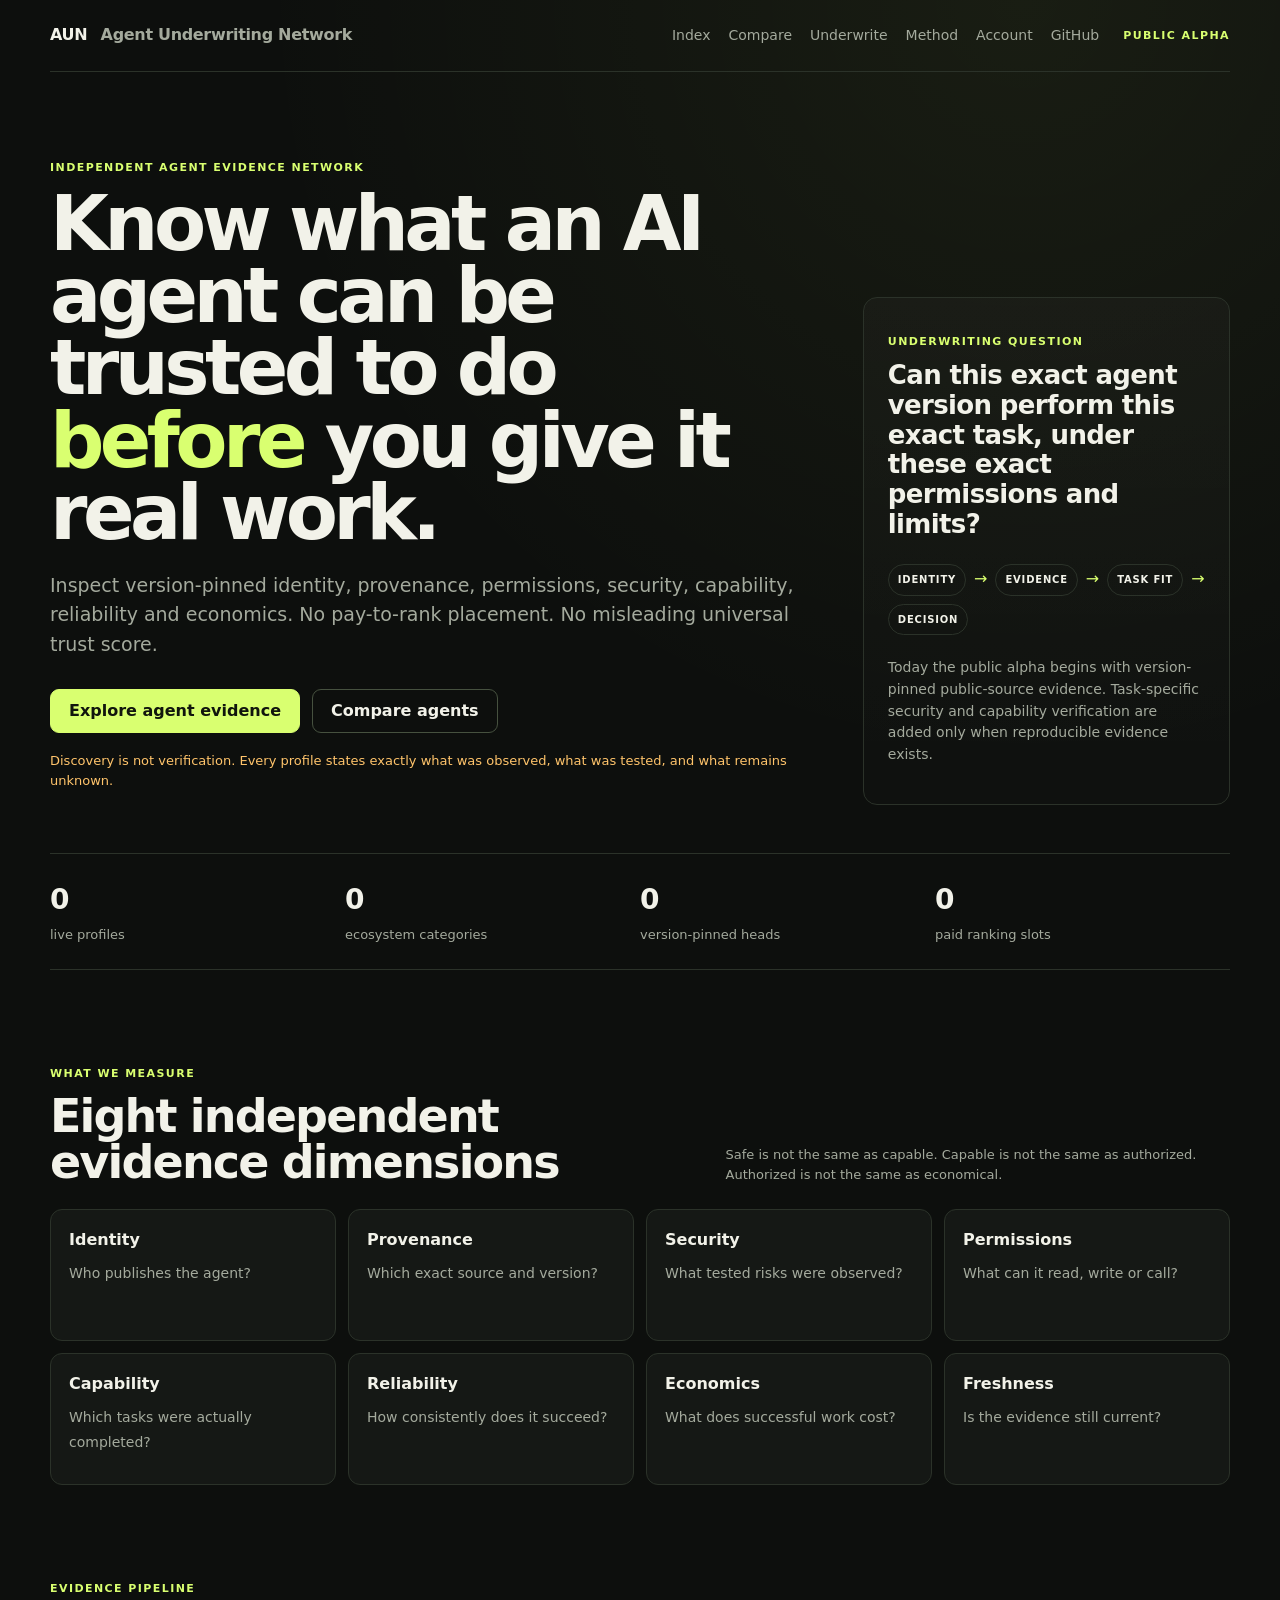
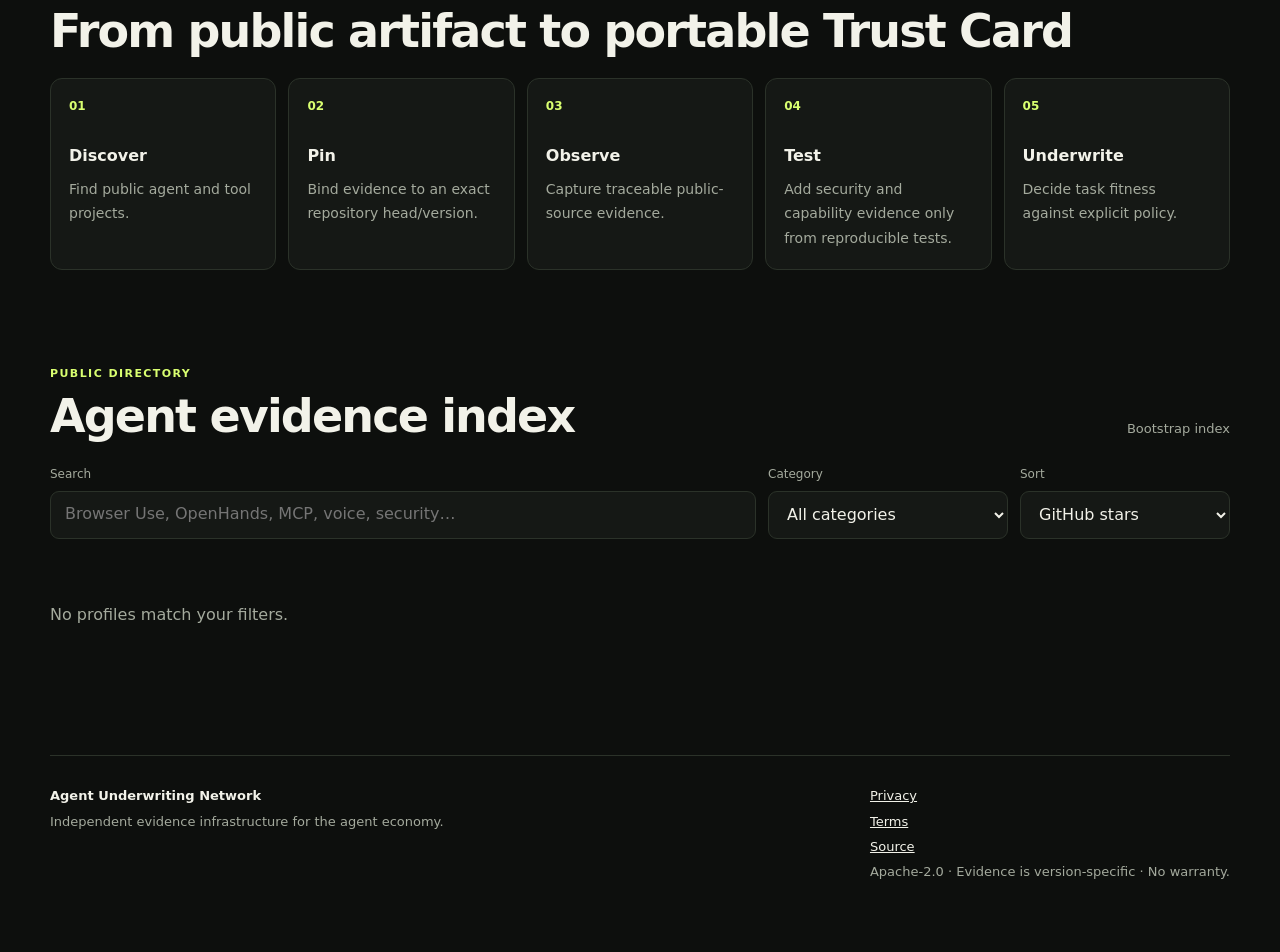
==== commit 225ad3b8: "style: version stylesheet links for cache refresh" ====
--- a/site/index.html
+++ b/site/index.html
@@ -6,9 +6,9 @@
   <title>Agent Underwriting Network — Evidence before trust</title>
   <meta name="description" content="Independent, version-pinned evidence and task-fitness signals for AI agents, MCP tools and agent infrastructure.">
   <meta name="robots" content="index,follow">
-  <link rel="stylesheet" href="./styles.css">
+  <link rel="stylesheet" href="./styles.css?v=96c4be2">
   <script src="./runtime-config.js"></script>
-</head>
+  <meta name="google-site-verification" content="dOq6SLPOyrR1d8k2igVFJS39u2hg8grKuZomkGOlYxs"></head>
 <body>
   <header class="shell header">
     <a class="brand" href="./">AUN <span>Agent Underwriting Network</span></a>
--- a/site/styles.css
+++ b/site/styles.css
@@ -998,3 +998,174 @@
 .notification-state {
   white-space: nowrap;
 }
+
+.underwrite-form {
+  display: grid;
+  grid-template-columns: 1.4fr 1fr .7fr .8fr auto;
+  gap: 12px;
+  align-items: end;
+  margin-top: 32px;
+}
+
+.underwrite-form label > span {
+  display: block;
+  margin-bottom: 7px;
+  color: var(--muted);
+  font-size: 12px;
+}
+
+.uw-check {
+  min-height: 48px;
+  display: flex;
+  align-items: center;
+  gap: 8px;
+  padding: 0 12px;
+  border: 1px solid var(--line);
+  border-radius: 9px;
+  background: var(--panel);
+}
+
+.uw-check span {
+  margin: 0 !important;
+}
+
+.decision-hero {
+  display: grid;
+  grid-template-columns: 1fr 1fr;
+  gap: 24px;
+}
+
+.decision-value {
+  font-size: clamp(28px, 4vw, 46px);
+  letter-spacing: -.03em;
+}
+
+.decision-value[data-decision="DENY"],
+.decision-value[data-decision="INSUFFICIENT_EVIDENCE"] {
+  color: var(--warn);
+}
+
+.decision-value[data-decision="ALLOW"] {
+  color: var(--accent);
+}
+
+.reason-list {
+  margin: 0;
+  padding-left: 20px;
+  color: var(--muted);
+}
+
+.compact-block {
+  padding-top: 28px;
+}
+
+@media (max-width: 1000px) {
+  .underwrite-form {
+    grid-template-columns: 1fr 1fr;
+  }
+
+  .underwrite-form .button {
+    grid-column: 1 / -1;
+  }
+}
+
+@media (max-width: 620px) {
+  .underwrite-form,
+  .decision-hero {
+    grid-template-columns: 1fr;
+  }
+}
+
+.admin-claims {
+  display: grid;
+  gap: 12px;
+}
+
+.claim-review-row {
+  display: grid;
+  grid-template-columns: 1fr auto;
+  align-items: center;
+  gap: 20px;
+}
+
+.claim-review-row > div:first-child {
+  display: grid;
+  gap: 4px;
+}
+
+.claim-review-actions {
+  display: flex;
+  flex-wrap: wrap;
+  justify-content: flex-end;
+  gap: 8px;
+}
+
+@media (max-width: 700px) {
+  .claim-review-row {
+    grid-template-columns: 1fr;
+  }
+
+  .claim-review-actions {
+    justify-content: flex-start;
+  }
+}
+
+
+/* AUN design system refinements */
+:where(a, button, input, select, textarea, [tabindex]):focus-visible {
+  outline: 3px solid var(--accent);
+  outline-offset: 3px;
+}
+
+.nav a {
+  display: inline-flex;
+  min-height: 40px;
+  align-items: center;
+}
+
+.hero { padding-top: 76px; padding-bottom: 48px; }
+.hero-copy h1 { font-size: clamp(44px, 6.2vw, 76px); }
+
+@media (max-width: 900px) {
+  .header { grid-template-columns: minmax(0, 1fr) auto; gap: 6px 12px; padding: 12px 0; }
+  .brand { grid-column: 1; grid-row: 1; }
+  .phase { grid-column: 2; grid-row: 1; }
+  .nav {
+    display: flex;
+    grid-column: 1 / -1;
+    grid-row: 2;
+    width: 100%;
+    gap: 8px;
+    overflow-x: auto;
+    padding: 2px 0 6px;
+    overscroll-behavior-x: contain;
+    scrollbar-width: thin;
+  }
+  .nav a {
+    flex: 0 0 auto;
+    min-height: 44px;
+    padding: 0 12px;
+    border: 1px solid var(--line);
+    border-radius: 999px;
+    background: var(--panel);
+    white-space: nowrap;
+  }
+  .nav a:hover { color: var(--text); border-color: var(--line-strong); background: var(--panel-2); }
+}
+
+@media (max-width: 620px) {
+  .shell { width: min(100% - 32px, 1180px); }
+  .header { gap: 4px 8px; }
+  .hero { padding-top: 56px; padding-bottom: 36px; }
+  .hero-copy h1 { font-size: clamp(40px, 11vw, 58px); }
+  .nav { gap: 6px; }
+  .nav a { padding: 0 11px; font-size: 12px; }
+}
+
+
+/* Keep the mobile consent choice clear of the primary action. */
+@media (max-width: 620px) {
+  .lede { font-size: 17px; }
+  .hero-actions { margin: 18px 0 12px; }
+  .consent-banner { bottom: 10px; gap: 10px; padding: 12px; }
+}
